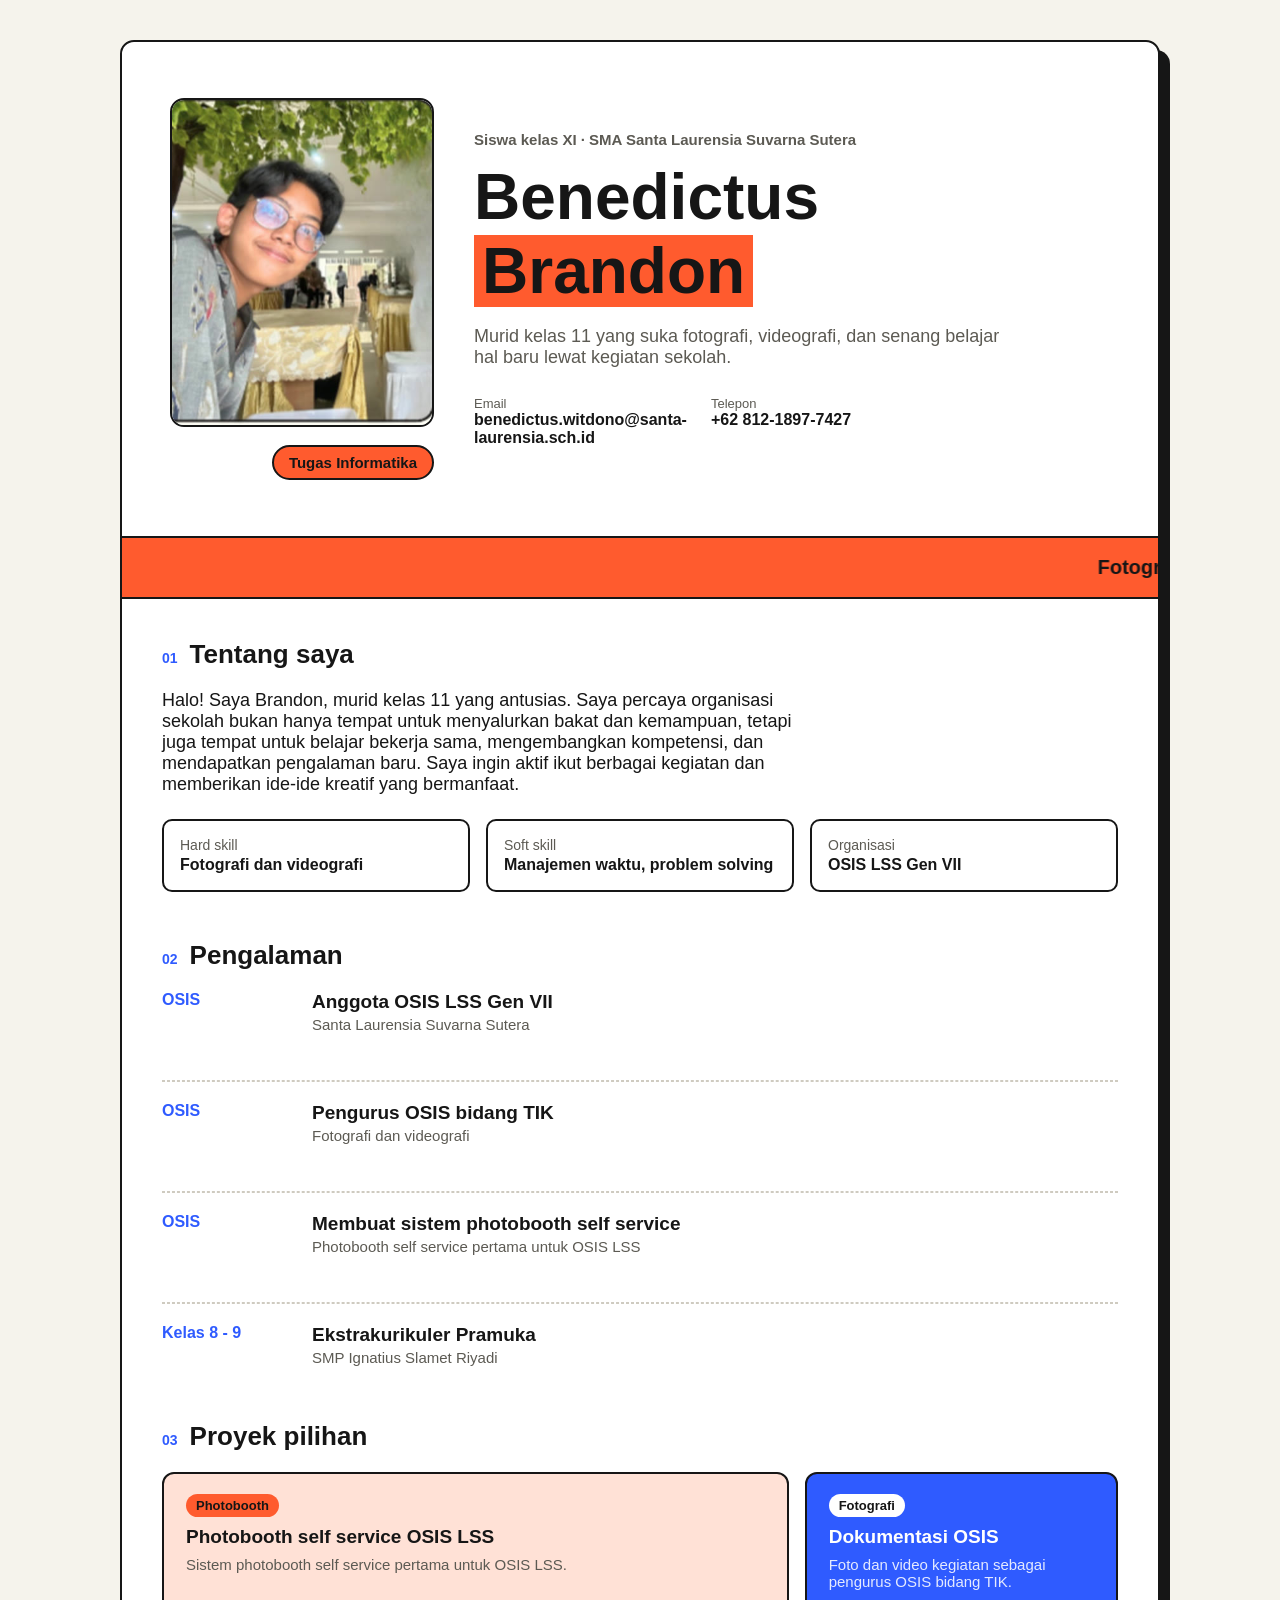
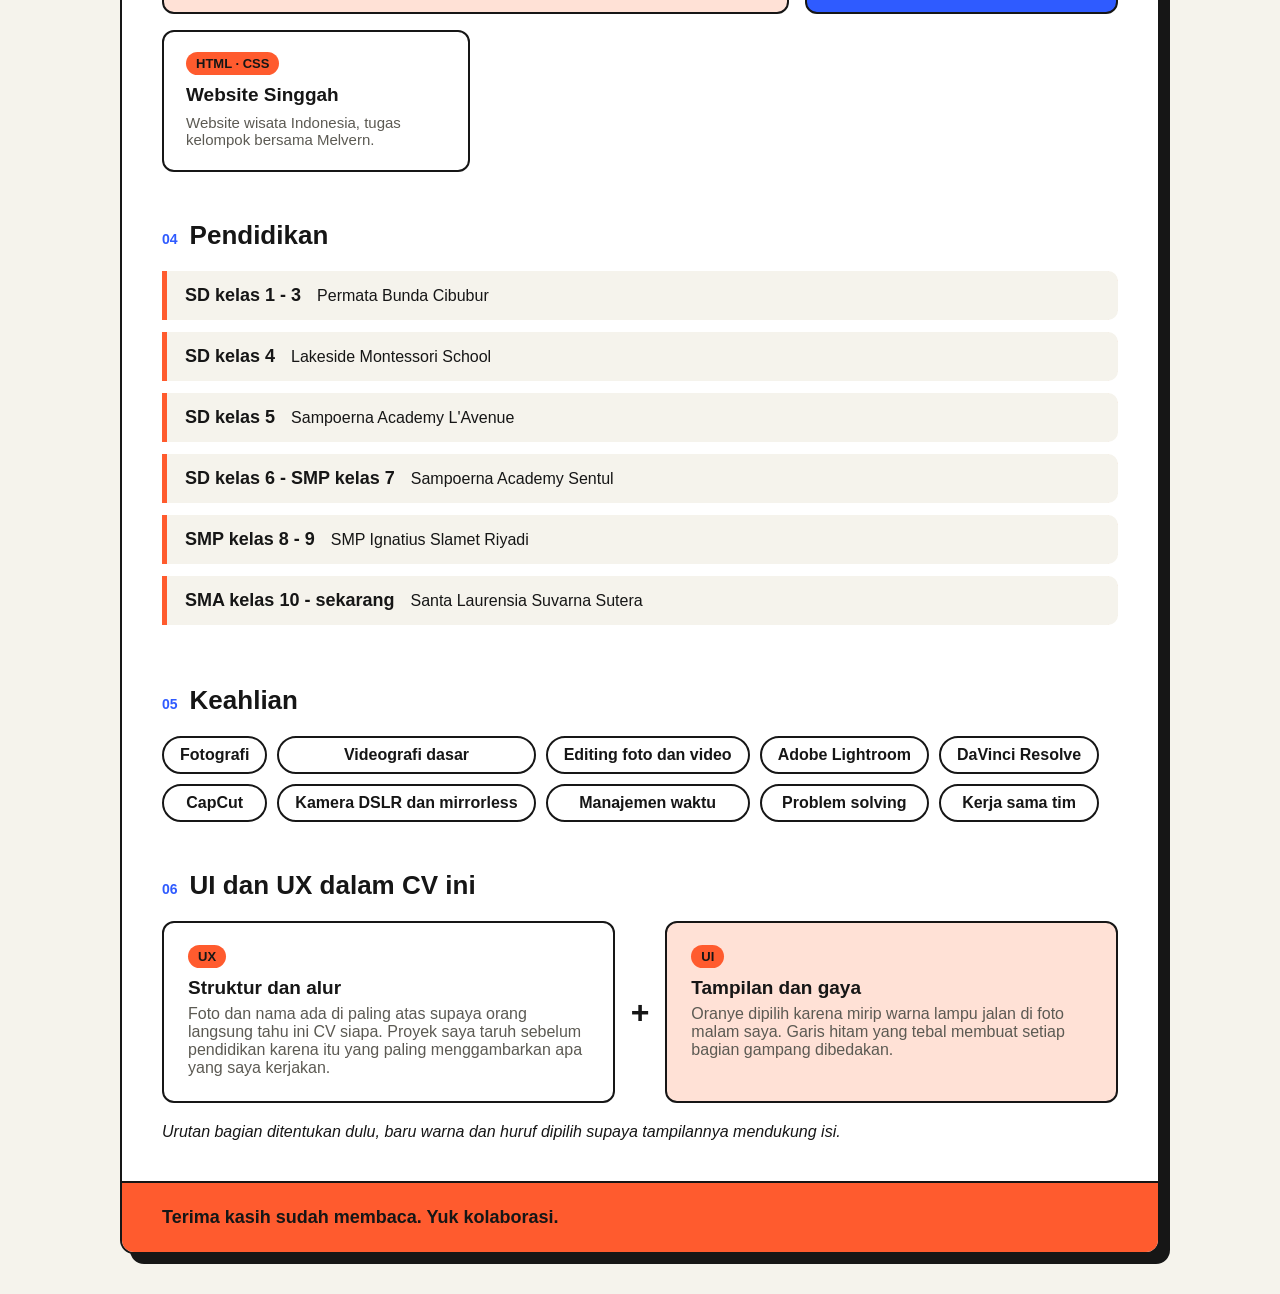
==== cv2.html @ 6fa0c5cc "Upload website wisata Singgah dan CV" ====
<!DOCTYPE html>
<html lang="id">
<head>
  <meta charset="UTF-8">
  <meta name="viewport" content="width=device-width, initial-scale=1.0">
  <title>CV Benedictus Brandon - Siswa SMA Santa Laurensia</title>
  <link rel="icon" type="image/png" href="logo.png">
  <link rel="stylesheet" href="cv2.css">
</head>
<body>
  <main class="brandon-cv">
    <header class="brandon-hero">
      <div class="brandon-hero-foto">
        <div class="brandon-foto">
          <a href="cv1.html"><img src="brandon.jpg" alt="Foto Benedictus Brandon"></a>
        </div>
        <div class="brandon-stiker">
          <a href="index.html">Tugas Informatika</a>
        </div>
      </div>

      <div class="brandon-hero-teks">
        <p class="brandon-kicker">Siswa kelas XI · SMA Santa Laurensia Suvarna Sutera</p>
        <h1>Benedictus <strong class="brandon-tanda">Brandon</strong></h1>
        <p class="brandon-tagline">Murid kelas 11 yang suka fotografi, videografi, dan senang belajar hal baru lewat kegiatan sekolah.</p>
        <ul class="brandon-kontak">
          <li><strong>Email</strong><a href="mailto:benedictus.witdono@santa-laurensia.sch.id">benedictus.witdono@santa-laurensia.sch.id</a></li>
          <li><strong>Telepon</strong>+62 812-1897-7427</li>
        </ul>
      </div>
    </header>

    <hr class="brandon-garis">

    <marquee class="brandon-pita" direction="left" behavior="scroll" scrollamount="4">
      <b>Fotografi</b> <b class="brandon-putih">Videografi</b> <b>Adobe Lightroom</b> <b class="brandon-putih">DaVinci Resolve</b> <b>CapCut</b> <b class="brandon-putih">Kerja sama tim</b>
      <b>Fotografi</b> <b class="brandon-putih">Videografi</b> <b>Adobe Lightroom</b> <b class="brandon-putih">DaVinci Resolve</b> <b>CapCut</b> <b class="brandon-putih">Kerja sama tim</b>
    </marquee>

    <hr class="brandon-garis">

    <div class="brandon-isi">
      <section>
        <h2><strong class="brandon-nomor">01</strong> Tentang saya</h2>
        <p class="brandon-lead">Halo! Saya Brandon, murid kelas 11 yang antusias. Saya percaya organisasi sekolah bukan hanya tempat untuk menyalurkan bakat dan kemampuan, tetapi juga tempat untuk belajar bekerja sama, mengembangkan kompetensi, dan mendapatkan pengalaman baru. Saya ingin aktif ikut berbagai kegiatan dan memberikan ide-ide kreatif yang bermanfaat.</p>
        <div class="brandon-fakta">
          <div class="brandon-fakta-kotak">
            <p class="brandon-fakta-judul">Hard skill</p>
            <p class="brandon-fakta-isi">Fotografi dan videografi</p>
          </div>
          <div class="brandon-fakta-kotak">
            <p class="brandon-fakta-judul">Soft skill</p>
            <p class="brandon-fakta-isi">Manajemen waktu, problem solving</p>
          </div>
          <div class="brandon-fakta-kotak">
            <p class="brandon-fakta-judul">Organisasi</p>
            <p class="brandon-fakta-isi">OSIS LSS Gen VII</p>
          </div>
        </div>
      </section>

      <section>
        <h2><strong class="brandon-nomor">02</strong> Pengalaman</h2>
        <div class="brandon-pengalaman">
          <p class="brandon-tahun">OSIS</p>
          <div>
            <h3>Anggota OSIS LSS Gen VII</h3>
            <p class="brandon-tempat">Santa Laurensia Suvarna Sutera</p>
          </div>
        </div>
        <hr class="brandon-putus">
        <div class="brandon-pengalaman">
          <p class="brandon-tahun">OSIS</p>
          <div>
            <h3>Pengurus OSIS bidang TIK</h3>
            <p class="brandon-tempat">Fotografi dan videografi</p>
          </div>
        </div>
        <hr class="brandon-putus">
        <div class="brandon-pengalaman">
          <p class="brandon-tahun">OSIS</p>
          <div>
            <h3>Membuat sistem photobooth self service</h3>
            <p class="brandon-tempat">Photobooth self service pertama untuk OSIS LSS</p>
          </div>
        </div>
        <hr class="brandon-putus">
        <div class="brandon-pengalaman">
          <p class="brandon-tahun">Kelas 8 - 9</p>
          <div>
            <h3>Ekstrakurikuler Pramuka</h3>
            <p class="brandon-tempat">SMP Ignatius Slamet Riyadi</p>
          </div>
        </div>
      </section>

      <section>
        <h2><strong class="brandon-nomor">03</strong> Proyek pilihan</h2>
        <div class="brandon-bento-atas">
          <div class="brandon-kartu brandon-kartu-besar">
            <b class="brandon-tag">Photobooth</b>
            <h3>Photobooth self service OSIS LSS</h3>
            <p>Sistem photobooth self service pertama untuk OSIS LSS.</p>
          </div>
          <div class="brandon-kartu brandon-kartu-biru">
            <b class="brandon-tag">Fotografi</b>
            <h3>Dokumentasi OSIS</h3>
            <p>Foto dan video kegiatan sebagai pengurus OSIS bidang TIK.</p>
          </div>
        </div>
        <div class="brandon-bento-bawah">
          <div class="brandon-kartu">
            <b class="brandon-tag">HTML · CSS</b>
            <h3>Website Singgah</h3>
            <p>Website wisata Indonesia, tugas kelompok bersama Melvern.</p>
          </div>
        </div>
      </section>

      <section>
        <h2><strong class="brandon-nomor">04</strong> Pendidikan</h2>
        <ul class="brandon-prestasi">
          <li>
            <div class="brandon-prestasi-isi">
              <strong>SD kelas 1 - 3</strong>
              <p>Permata Bunda Cibubur</p>
            </div>
          </li>
          <li>
            <div class="brandon-prestasi-isi">
              <strong>SD kelas 4</strong>
              <p>Lakeside Montessori School</p>
            </div>
          </li>
          <li>
            <div class="brandon-prestasi-isi">
              <strong>SD kelas 5</strong>
              <p>Sampoerna Academy L'Avenue</p>
            </div>
          </li>
          <li>
            <div class="brandon-prestasi-isi">
              <strong>SD kelas 6 - SMP kelas 7</strong>
              <p>Sampoerna Academy Sentul</p>
            </div>
          </li>
          <li>
            <div class="brandon-prestasi-isi">
              <strong>SMP kelas 8 - 9</strong>
              <p>SMP Ignatius Slamet Riyadi</p>
            </div>
          </li>
          <li>
            <div class="brandon-prestasi-isi">
              <strong>SMA kelas 10 - sekarang</strong>
              <p>Santa Laurensia Suvarna Sutera</p>
            </div>
          </li>
        </ul>
      </section>

      <section>
        <h2><strong class="brandon-nomor">05</strong> Keahlian</h2>
        <ul class="brandon-chips">
          <li>Fotografi</li>
          <li>Videografi dasar</li>
          <li>Editing foto dan video</li>
          <li>Adobe Lightroom</li>
          <li>DaVinci Resolve</li>
          <li>CapCut</li>
          <li>Kamera DSLR dan mirrorless</li>
          <li>Manajemen waktu</li>
          <li>Problem solving</li>
          <li>Kerja sama tim</li>
        </ul>
      </section>

      <section>
        <h2><strong class="brandon-nomor">06</strong> UI dan UX dalam CV ini</h2>
        <div class="brandon-uxui">
          <div class="brandon-uxui-kolom">
            <b class="brandon-tag">UX</b>
            <h3>Struktur dan alur</h3>
            <p>Foto dan nama ada di paling atas supaya orang langsung tahu ini CV siapa. Proyek saya taruh sebelum pendidikan karena itu yang paling menggambarkan apa yang saya kerjakan.</p>
          </div>
          <p class="brandon-uxui-plus">+</p>
          <div class="brandon-uxui-kolom brandon-ui">
            <b class="brandon-tag">UI</b>
            <h3>Tampilan dan gaya</h3>
            <p>Oranye dipilih karena mirip warna lampu jalan di foto malam saya. Garis hitam yang tebal membuat setiap bagian gampang dibedakan.</p>
          </div>
        </div>
        <p class="brandon-catatan">Urutan bagian ditentukan dulu, baru warna dan huruf dipilih supaya tampilannya mendukung isi.</p>
      </section>
    </div>

    <hr class="brandon-garis">

    <footer class="brandon-footer">
      <p>Terima kasih sudah membaca. Yuk kolaborasi.</p>
    </footer>
  </main>
</body>
</html>
---- cv2.css ----
body {
  margin: 0;
  padding: 40px 16px;
  background-color: #f5f3ec;
  color: #161616;
  font-family: "Segoe UI", Helvetica, Arial, sans-serif;
  font-size: 16px;
}

h1, h2, h3, p, ul {
  margin: 0;
}

h1, h2, h3 {
  font-family: "Trebuchet MS", Arial, sans-serif;
}

ul {
  padding: 0;
  list-style-type: none;
}

img {
  display: block;
}

.brandon-cv {
  width: 1036px;
  margin: 0 auto;
  background-color: #ffffff;
  border: 2px solid #161616;
  border-radius: 14px;
  box-shadow: 10px 10px 0 #161616;
}

.brandon-garis {
  margin: 0;
  border: 1px solid #161616;
}

.brandon-hero {
  display: grid;
  grid-template-columns: 264px 1fr;
  align-items: center;
  gap: 40px;
  padding: 56px 48px;
}

.brandon-hero-foto {
  width: 264px;
}

.brandon-foto img {
  width: 260px;
  height: 325px;
  object-fit: cover;
  border: 2px solid #161616;
  border-radius: 14px;
  background-color: #ffe1d6;
}

.brandon-foto img:hover {
  box-shadow: 8px 8px 0 #ff5b2e;
}

.brandon-stiker {
  display: flex;
  justify-content: flex-end;
  margin: 18px 0 0 0;
}

.brandon-stiker a {
  padding: 7px 15px;
  background-color: #ff5b2e;
  color: #161616;
  border: 2px solid #161616;
  border-radius: 30px;
  font-size: 15px;
  font-weight: bold;
  text-decoration: none;
}

.brandon-stiker a:hover {
  background-color: #ffe1d6;
}

.brandon-kicker {
  margin: 0 0 12px 0;
  color: #5c5a53;
  font-size: 15px;
  font-weight: bold;
}

.brandon-hero h1 {
  font-size: 64px;
}

.brandon-tanda {
  padding: 0 8px;
  background-color: #ff5b2e;
}

.brandon-tagline {
  width: 544px;
  margin: 18px 0 0 0;
  color: #5c5a53;
  font-size: 18px;
}

.brandon-kontak {
  display: grid;
  grid-template-columns: 1fr 1fr 1fr;
  gap: 14px 24px;
  margin: 28px 0 0 0;
}

.brandon-kontak li {
  font-weight: bold;
}

.brandon-kontak strong {
  display: block;
  color: #5c5a53;
  font-size: 13px;
  font-weight: normal;
}

.brandon-kontak a {
  color: #161616;
  text-decoration: none;
}

.brandon-kontak a:hover {
  text-decoration: underline;
}

.brandon-pita {
  display: block;
  padding: 18px 0;
  background-color: #ff5b2e;
  color: #161616;
  font-family: "Trebuchet MS", Arial, sans-serif;
  font-size: 20px;
}

.brandon-pita b {
  margin: 0 18px;
}

.brandon-pita .brandon-putih {
  color: #ffffff;
}

.brandon-isi {
  display: grid;
  gap: 48px;
  padding: 40px;
}

.brandon-isi h2 {
  display: flex;
  align-items: baseline;
  gap: 12px;
  margin: 0 0 20px 0;
  font-size: 26px;
}

.brandon-nomor {
  color: #2f5bff;
  font-family: "Segoe UI", Helvetica, Arial, sans-serif;
  font-size: 14px;
}

.brandon-lead {
  width: 640px;
  font-size: 18px;
}

.brandon-fakta {
  display: grid;
  grid-template-columns: 1fr 1fr 1fr;
  gap: 16px;
  margin: 24px 0 0 0;
}

.brandon-fakta-kotak {
  padding: 16px;
  border: 2px solid #161616;
  border-radius: 10px;
}

.brandon-fakta-judul {
  color: #5c5a53;
  font-size: 14px;
}

.brandon-fakta-isi {
  margin: 3px 0 0 0;
  font-weight: bold;
}

.brandon-pengalaman {
  display: grid;
  grid-template-columns: 130px 1fr;
  gap: 20px;
}

.brandon-tahun {
  color: #2f5bff;
  font-family: "Trebuchet MS", Arial, sans-serif;
  font-weight: bold;
}

.brandon-pengalaman h3 {
  font-size: 19px;
}

.brandon-tempat {
  margin: 3px 0 7px 0;
  color: #5c5a53;
  font-size: 15px;
}

.brandon-putus {
  margin: 40px 0 20px 0;
  border: 1px dashed #cfcbc0;
}

.brandon-bento-atas {
  display: grid;
  grid-template-columns: 2fr 1fr;
  gap: 16px;
}

.brandon-bento-bawah {
  display: grid;
  grid-template-columns: 1fr 1fr 1fr;
  gap: 16px;
  margin: 16px 0 0 0;
}

.brandon-kartu {
  padding: 22px;
  background-color: #ffffff;
  border: 2px solid #161616;
  border-radius: 12px;
}

.brandon-kartu:hover {
  box-shadow: 6px 6px 0 #161616;
}

.brandon-kartu h3 {
  margin: 12px 0 8px 0;
  font-size: 19px;
}

.brandon-kartu p {
  color: #5c5a53;
  font-size: 15px;
}

.brandon-kartu-besar {
  background-color: #ffe1d6;
}

.brandon-kartu-biru {
  background-color: #2f5bff;
  color: #ffffff;
}

.brandon-kartu-biru p {
  color: #e4eaff;
}

.brandon-tag {
  padding: 4px 10px;
  background-color: #ff5b2e;
  color: #161616;
  border-radius: 30px;
  font-size: 13px;
}

.brandon-kartu-biru .brandon-tag {
  background-color: #ffffff;
}

.brandon-prestasi li {
  margin: 0 0 12px 0;
  padding: 0 0 0 5px;
  background-color: #ff5b2e;
  border-radius: 0 14px 14px 0;
}

.brandon-prestasi-isi {
  display: grid;
  grid-template-columns: auto 1fr;
  align-items: baseline;
  gap: 16px;
  padding: 14px 18px;
  background-color: #f5f3ec;
  border-radius: 0 10px 10px 0;
}

.brandon-prestasi strong {
  font-family: "Trebuchet MS", Arial, sans-serif;
  font-size: 18px;
}

.brandon-chips {
  display: grid;
  grid-template-columns: auto auto auto auto auto;
  justify-content: start;
  gap: 10px;
}

.brandon-chips li {
  padding: 8px 16px;
  border: 2px solid #161616;
  border-radius: 30px;
  font-weight: bold;
  text-align: center;
}

.brandon-chips li:hover {
  background-color: #ff5b2e;
}

.brandon-uxui {
  display: grid;
  grid-template-columns: 1fr auto 1fr;
  gap: 16px;
}

.brandon-uxui-kolom {
  padding: 24px;
  border: 2px solid #161616;
  border-radius: 12px;
}

.brandon-uxui-kolom h3 {
  margin: 12px 0 6px 0;
  font-size: 19px;
}

.brandon-uxui-kolom p {
  color: #5c5a53;
}

.brandon-ui {
  background-color: #ffe1d6;
}

.brandon-uxui-plus {
  display: flex;
  justify-content: center;
  align-items: center;
  font-family: "Trebuchet MS", Arial, sans-serif;
  font-size: 32px;
  font-weight: bold;
}

.brandon-catatan {
  margin: 20px 0 0 0;
  font-style: italic;
}

.brandon-footer {
  padding: 24px 40px;
  background-color: #ff5b2e;
  border-radius: 0 0 12px 12px;
  font-family: "Trebuchet MS", Arial, sans-serif;
  font-size: 18px;
  font-weight: bold;
}

@media (max-width: 1100px) {
  .brandon-cv {
    width: auto;
  }

  .brandon-hero h1 {
    font-size: 48px;
  }

  .brandon-tagline {
    width: auto;
  }
}

@media (max-width: 900px) {
  .brandon-hero {
    grid-template-columns: 1fr;
  }

  .brandon-hero-foto {
    margin: 0 auto;
  }

  .brandon-chips {
    grid-template-columns: auto auto auto;
  }
}

@media (max-width: 760px) {
  .brandon-lead {
    width: auto;
  }

  .brandon-kontak {
    grid-template-columns: 1fr 1fr;
  }

  .brandon-uxui {
    grid-template-columns: 1fr;
  }
}

@media (max-width: 640px) {
  .brandon-hero {
    padding: 36px 20px;
  }

  .brandon-hero h1 {
    font-size: 34px;
  }

  .brandon-kontak, .brandon-fakta, .brandon-bento-atas, .brandon-bento-bawah {
    grid-template-columns: 1fr;
  }

  .brandon-isi {
    padding: 28px 20px;
  }

  .brandon-pengalaman {
    grid-template-columns: 1fr;
    gap: 4px;
  }

  .brandon-chips {
    grid-template-columns: auto auto;
  }

  .brandon-footer {
    padding: 24px 20px;
  }
}

@media (max-width: 360px) {
  .brandon-hero-foto {
    width: 224px;
  }

  .brandon-foto img {
    width: 220px;
    height: 275px;
  }

  .brandon-hero h1 {
    font-size: 28px;
  }

  .brandon-prestasi-isi {
    grid-template-columns: 1fr;
    gap: 2px;
  }
}
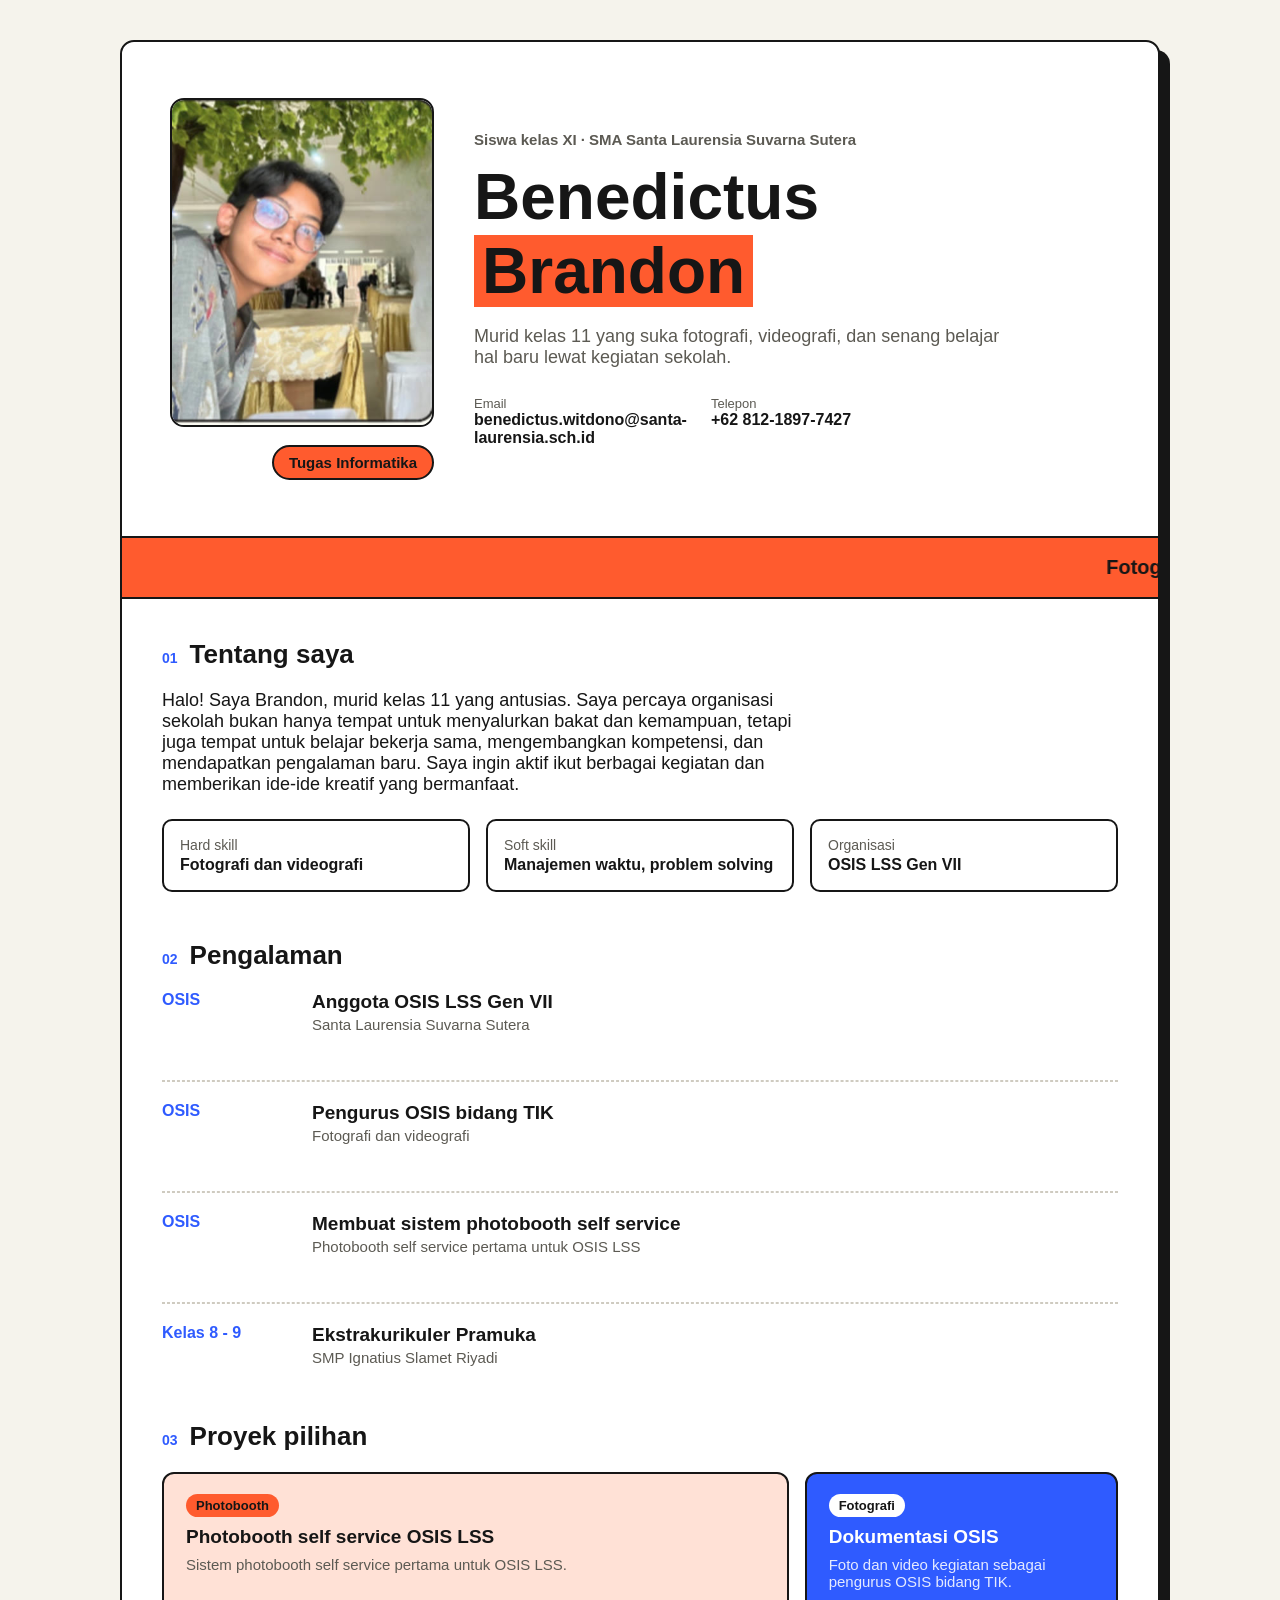
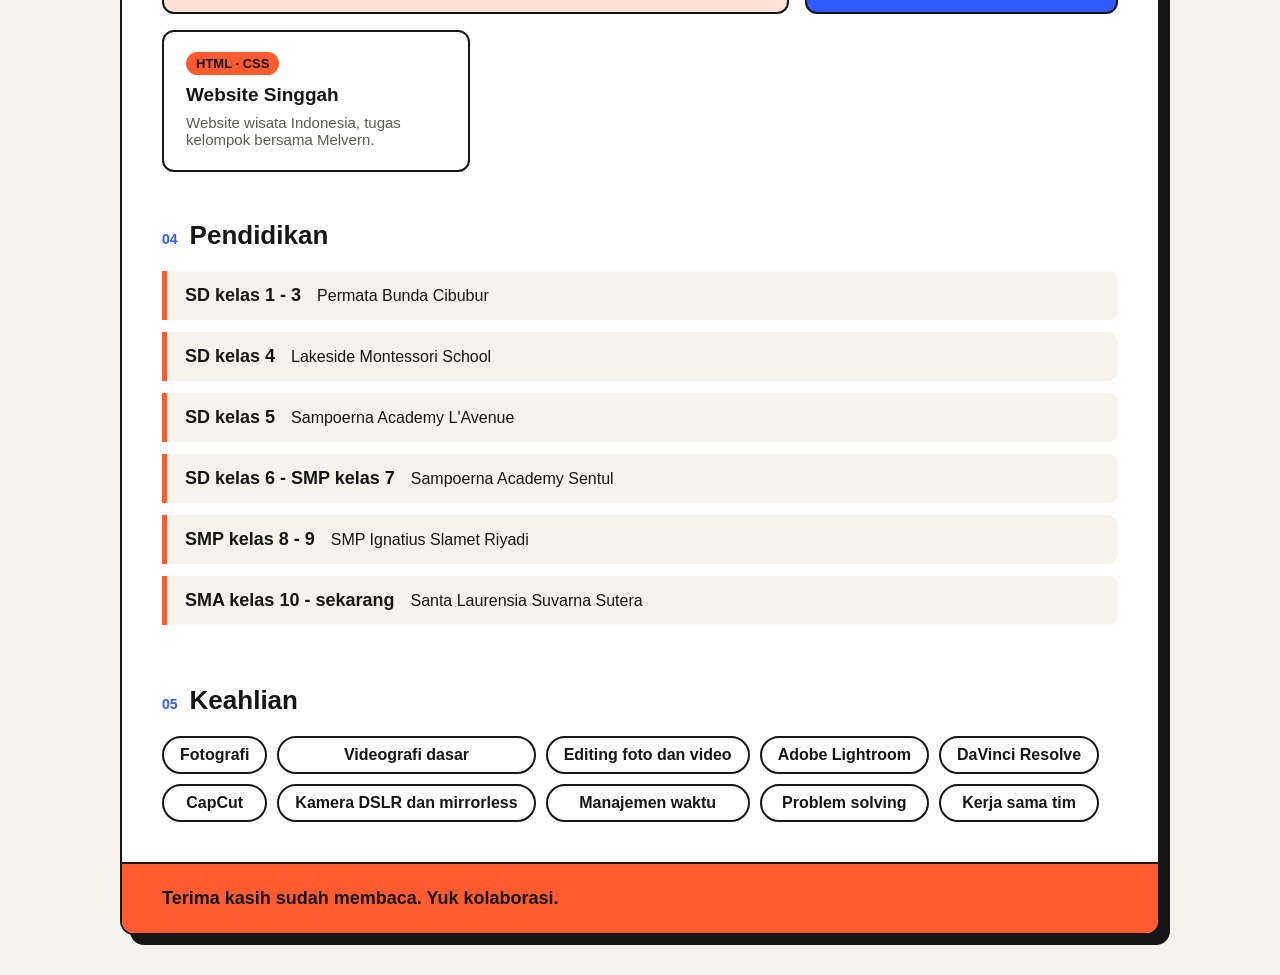
==== commit 86d962d1: "Hapus bagian UI dan UX di CV" ====
--- a/cv2.html
+++ b/cv2.html
@@ -175,23 +175,6 @@
         </ul>
       </section>
 
-      <section>
-        <h2><strong class="brandon-nomor">06</strong> UI dan UX dalam CV ini</h2>
-        <div class="brandon-uxui">
-          <div class="brandon-uxui-kolom">
-            <b class="brandon-tag">UX</b>
-            <h3>Struktur dan alur</h3>
-            <p>Foto dan nama ada di paling atas supaya orang langsung tahu ini CV siapa. Proyek saya taruh sebelum pendidikan karena itu yang paling menggambarkan apa yang saya kerjakan.</p>
-          </div>
-          <p class="brandon-uxui-plus">+</p>
-          <div class="brandon-uxui-kolom brandon-ui">
-            <b class="brandon-tag">UI</b>
-            <h3>Tampilan dan gaya</h3>
-            <p>Oranye dipilih karena mirip warna lampu jalan di foto malam saya. Garis hitam yang tebal membuat setiap bagian gampang dibedakan.</p>
-          </div>
-        </div>
-        <p class="brandon-catatan">Urutan bagian ditentukan dulu, baru warna dan huruf dipilih supaya tampilannya mendukung isi.</p>
-      </section>
     </div>
 
     <hr class="brandon-garis">
--- a/cv2.css
+++ b/cv2.css
@@ -326,45 +326,6 @@
   background-color: #ff5b2e;
 }
 
-.brandon-uxui {
-  display: grid;
-  grid-template-columns: 1fr auto 1fr;
-  gap: 16px;
-}
-
-.brandon-uxui-kolom {
-  padding: 24px;
-  border: 2px solid #161616;
-  border-radius: 12px;
-}
-
-.brandon-uxui-kolom h3 {
-  margin: 12px 0 6px 0;
-  font-size: 19px;
-}
-
-.brandon-uxui-kolom p {
-  color: #5c5a53;
-}
-
-.brandon-ui {
-  background-color: #ffe1d6;
-}
-
-.brandon-uxui-plus {
-  display: flex;
-  justify-content: center;
-  align-items: center;
-  font-family: "Trebuchet MS", Arial, sans-serif;
-  font-size: 32px;
-  font-weight: bold;
-}
-
-.brandon-catatan {
-  margin: 20px 0 0 0;
-  font-style: italic;
-}
-
 .brandon-footer {
   padding: 24px 40px;
   background-color: #ff5b2e;
@@ -411,9 +372,6 @@
     grid-template-columns: 1fr 1fr;
   }
 
-  .brandon-uxui {
-    grid-template-columns: 1fr;
-  }
 }
 
 @media (max-width: 640px) {
